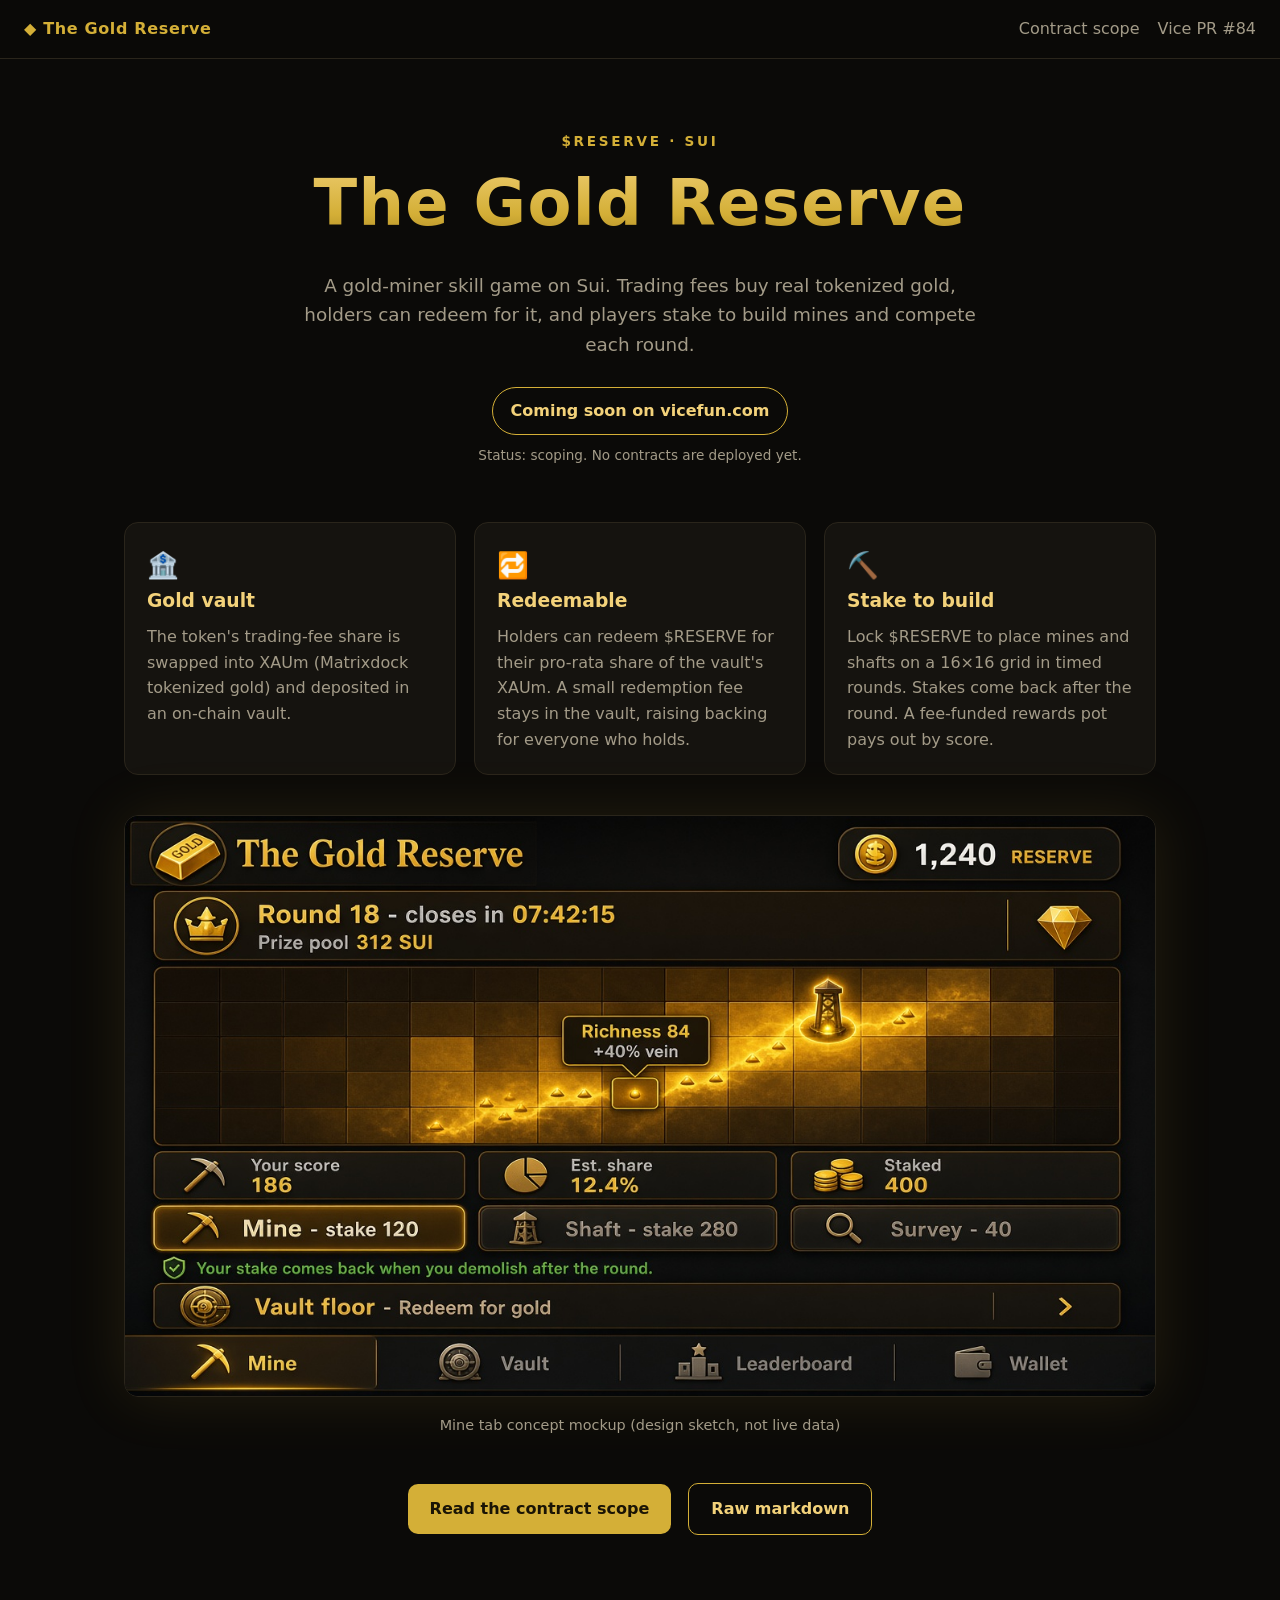
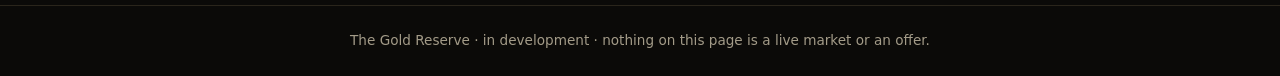
==== index.html @ 7b9b22d5 "Initial scope, mockup, and static landing site for The Gold Reserve on Sui" ====
<!doctype html>
<html lang="en">
<head>
<meta charset="utf-8">
<meta name="viewport" content="width=device-width, initial-scale=1">
<title>The Gold Reserve ($RESERVE) on Sui</title>
<meta name="description" content="A gold-miner skill game token on Sui. Trading fees buy tokenized gold for a redeemable vault. Coming soon on vicefun.com.">
<link rel="stylesheet" href="/styles.css">
</head>
<body>
<header class="nav"><a href="/" class="brand">◆ The Gold Reserve</a><nav><a href="/scope.html">Contract scope</a><a href="https://github.com/aidaonsui-collab/the-arena/pull/84">Vice PR #84</a></nav></header>
<section class="hero">
  <div class="tick">$RESERVE · SUI</div>
  <h1>The Gold Reserve</h1>
  <p>A gold-miner skill game on Sui. Trading fees buy real tokenized gold, holders can redeem for it, and players stake to build mines and compete each round.</p>
  <span class="badge">Coming soon on vicefun.com</span>
  <span class="status">Status: scoping. No contracts are deployed yet.</span>
</section>
<section class="cards">
  <div class="card"><div class="ico">🏦</div><h3>Gold vault</h3><p>The token's trading-fee share is swapped into XAUm (Matrixdock tokenized gold) and deposited in an on-chain vault.</p></div>
  <div class="card"><div class="ico">🔁</div><h3>Redeemable</h3><p>Holders can redeem $RESERVE for their pro-rata share of the vault's XAUm. A small redemption fee stays in the vault, raising backing for everyone who holds.</p></div>
  <div class="card"><div class="ico">⛏️</div><h3>Stake to build</h3><p>Lock $RESERVE to place mines and shafts on a 16×16 grid in timed rounds. Stakes come back after the round. A fee-funded rewards pot pays out by score.</p></div>
</section>
<figure class="mock">
  <img src="/docs/mine-tab-mockup.jpg" alt="Mockup of the Mine tab: a grid of cells where players stake to place mines and shafts" loading="lazy">
  <figcaption>Mine tab concept mockup (design sketch, not live data)</figcaption>
</figure>
<div class="links">
  <a class="btn" href="/scope.html">Read the contract scope</a>
  <a class="btn ghost" href="/docs/SCOPE.md">Raw markdown</a>
</div>
<footer class="foot">The Gold Reserve · in development · nothing on this page is a live market or an offer.</footer>
</body>
</html>
---- styles.css ----
:root{--bg:#0b0a08;--panel:#15130f;--line:#2a251b;--text:#e9e4d8;--muted:#a39b88;--gold:#d4af37;--gold2:#f3d27a}
*{box-sizing:border-box}
html,body{margin:0;background:var(--bg);color:var(--text);font:16px/1.6 system-ui,-apple-system,Segoe UI,Roboto,sans-serif}
a{color:var(--gold2)}
.nav{display:flex;justify-content:space-between;align-items:center;padding:16px 24px;border-bottom:1px solid var(--line);position:sticky;top:0;background:rgba(11,10,8,.92);backdrop-filter:blur(6px);z-index:5}
.nav a{text-decoration:none;margin-left:18px;color:var(--muted)}
.nav a:hover{color:var(--gold2)}
.nav .brand{margin:0;color:var(--gold);font-weight:700;letter-spacing:.04em}
.hero{max-width:980px;margin:0 auto;padding:72px 24px 32px;text-align:center}
.hero h1{font-size:clamp(2.4rem,6vw,4rem);margin:0 0 8px;background:linear-gradient(180deg,var(--gold2),var(--gold) 60%,#9c7a1c);-webkit-background-clip:text;background-clip:text;color:transparent;letter-spacing:.02em}
.hero .tick{color:var(--gold);font-weight:600;letter-spacing:.2em;font-size:.85rem}
.hero p{color:var(--muted);font-size:1.15rem;max-width:680px;margin:16px auto 0}
.badge{display:inline-block;margin-top:28px;padding:10px 18px;border:1px solid var(--gold);border-radius:999px;color:var(--gold2);font-weight:600}
.status{display:block;margin-top:10px;color:var(--muted);font-size:.85rem}
.cards{max-width:1080px;margin:24px auto;padding:0 24px;display:grid;grid-template-columns:repeat(auto-fit,minmax(260px,1fr));gap:18px}
.card{background:var(--panel);border:1px solid var(--line);border-radius:14px;padding:22px}
.card h3{margin:0 0 8px;color:var(--gold2)}
.card .ico{font-size:1.6rem}
.card p{margin:0;color:var(--muted)}
.mock{max-width:1080px;margin:40px auto;padding:0 24px;text-align:center}
.mock img{max-width:100%;border-radius:14px;border:1px solid var(--line);box-shadow:0 0 60px rgba(212,175,55,.12)}
.mock figcaption{color:var(--muted);font-size:.9rem;margin-top:10px}
.links{text-align:center;margin:32px 0 64px}
.btn{display:inline-block;margin:6px;padding:12px 22px;border-radius:10px;background:var(--gold);color:#1a1405;font-weight:700;text-decoration:none}
.btn.ghost{background:transparent;color:var(--gold2);border:1px solid var(--gold)}
.foot{border-top:1px solid var(--line);color:var(--muted);text-align:center;padding:24px;font-size:.85rem}
.doc{max-width:900px;margin:0 auto;padding:32px 24px 64px}
.doc h1,.doc h2,.doc h3,.doc h4{color:var(--gold2);line-height:1.25}
.doc h1{border-bottom:1px solid var(--line);padding-bottom:10px}
.doc h2{margin-top:2.2em;border-bottom:1px solid var(--line);padding-bottom:6px}
.doc code{background:#1d1a14;padding:.1em .35em;border-radius:4px;font-size:.9em}
.doc pre{background:#13110d;border:1px solid var(--line);border-radius:10px;padding:14px;overflow:auto}
.doc pre code{background:none;padding:0}
.doc table{border-collapse:collapse;width:100%;display:block;overflow-x:auto;margin:1em 0}
.doc th,.doc td{border:1px solid var(--line);padding:8px 10px;text-align:left;vertical-align:top}
.doc th{background:#1a1712;color:var(--gold2)}
.doc blockquote{border-left:3px solid var(--gold);margin:1em 0;padding:.2em 1em;color:var(--muted)}
.doc hr{border:0;border-top:1px solid var(--line)}
.doc pre.mermaid{background:#13110d;text-align:center}
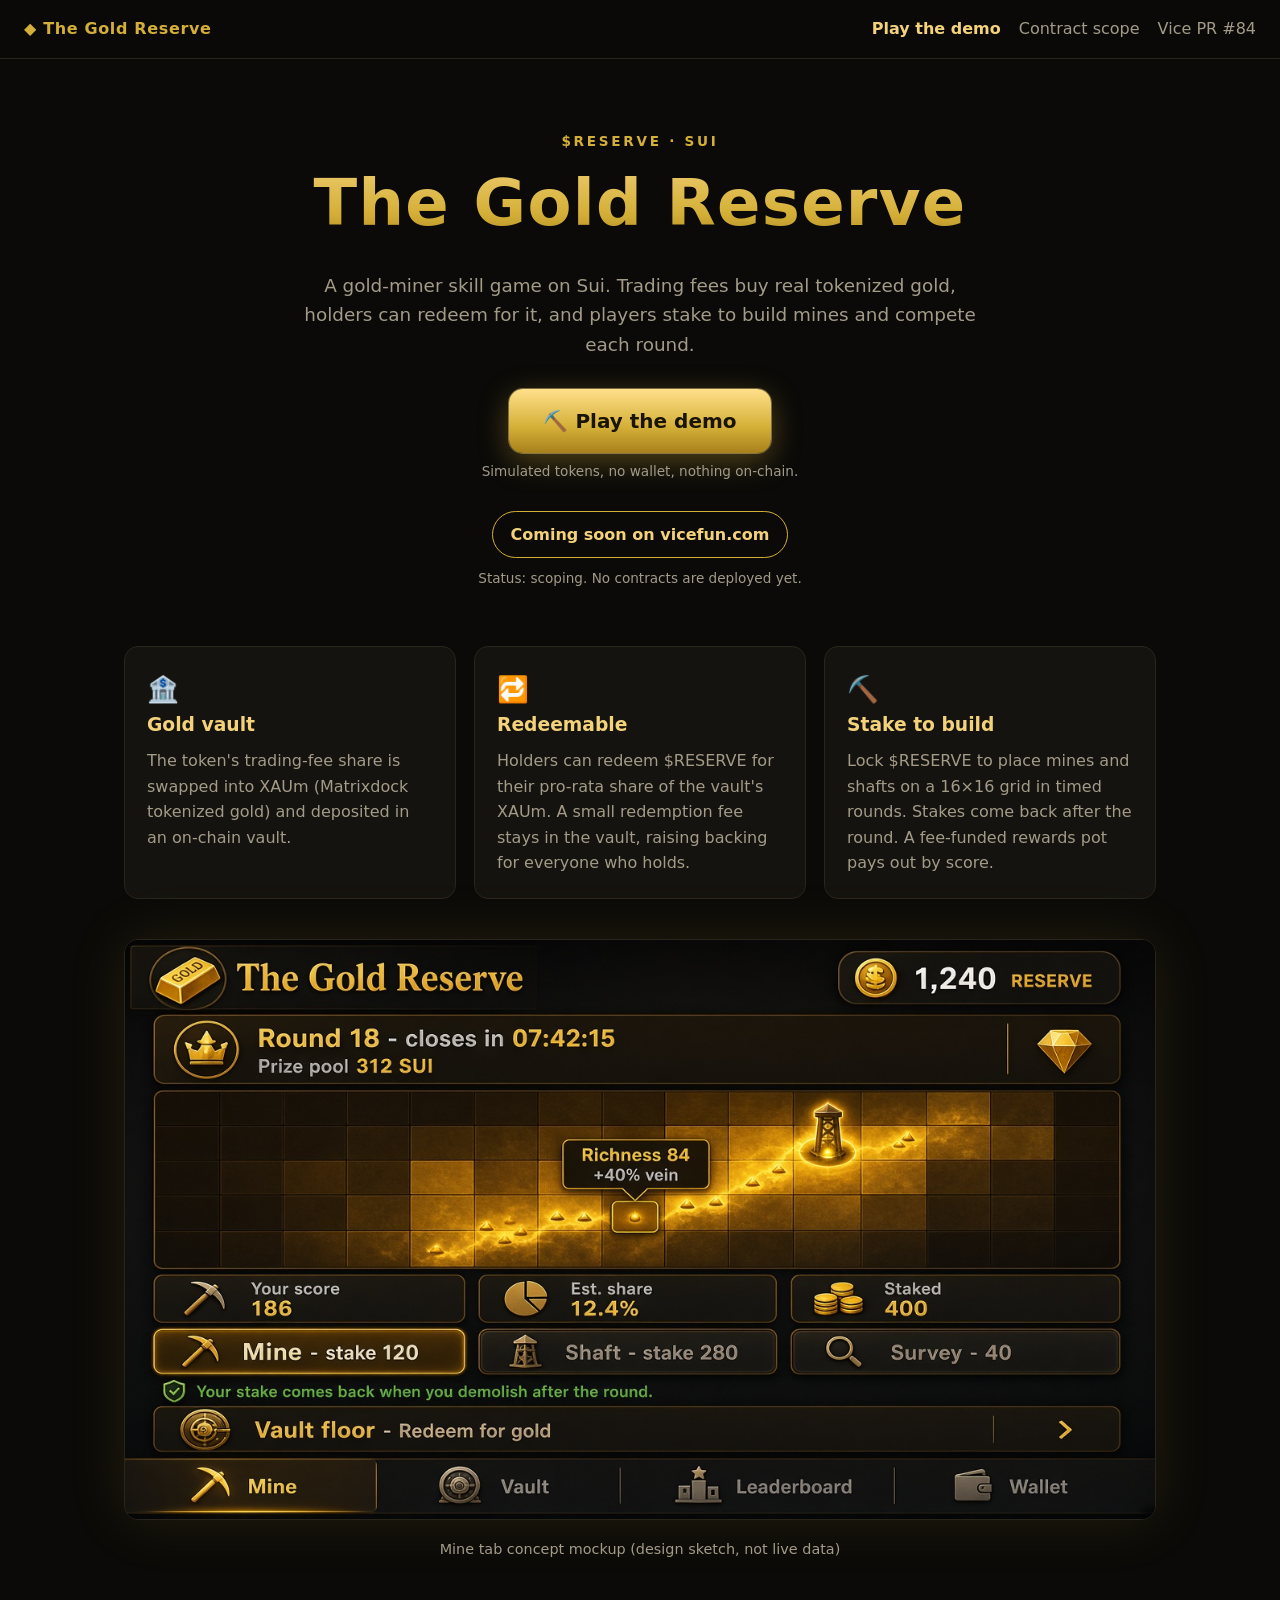
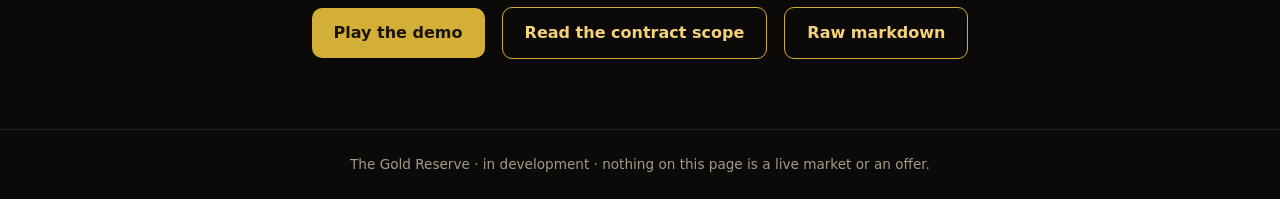
==== commit 1a1db2a3: "Add playable Mine-tab demo at /play (simulated, no wallet) and link it from the landing page" ====
--- a/index.html
+++ b/index.html
@@ -8,11 +8,12 @@
 <link rel="stylesheet" href="/styles.css">
 </head>
 <body>
-<header class="nav"><a href="/" class="brand">◆ The Gold Reserve</a><nav><a href="/scope.html">Contract scope</a><a href="https://github.com/aidaonsui-collab/the-arena/pull/84">Vice PR #84</a></nav></header>
+<header class="nav"><a href="/" class="brand">◆ The Gold Reserve</a><nav><a href="/play/" class="navplay">Play the demo</a><a href="/scope.html">Contract scope</a><a href="https://github.com/aidaonsui-collab/the-arena/pull/84">Vice PR #84</a></nav></header>
 <section class="hero">
   <div class="tick">$RESERVE · SUI</div>
   <h1>The Gold Reserve</h1>
   <p>A gold-miner skill game on Sui. Trading fees buy real tokenized gold, holders can redeem for it, and players stake to build mines and compete each round.</p>
+  <div class="playcta"><a class="btn play" href="/play/">⛏️ Play the demo</a><small>Simulated tokens, no wallet, nothing on-chain.</small></div>
   <span class="badge">Coming soon on vicefun.com</span>
   <span class="status">Status: scoping. No contracts are deployed yet.</span>
 </section>
@@ -26,7 +27,8 @@
   <figcaption>Mine tab concept mockup (design sketch, not live data)</figcaption>
 </figure>
 <div class="links">
-  <a class="btn" href="/scope.html">Read the contract scope</a>
+  <a class="btn" href="/play/">Play the demo</a>
+  <a class="btn ghost" href="/scope.html">Read the contract scope</a>
   <a class="btn ghost" href="/docs/SCOPE.md">Raw markdown</a>
 </div>
 <footer class="foot">The Gold Reserve · in development · nothing on this page is a live market or an offer.</footer>
--- a/styles.css
+++ b/styles.css
@@ -37,3 +37,10 @@
 .doc blockquote{border-left:3px solid var(--gold);margin:1em 0;padding:.2em 1em;color:var(--muted)}
 .doc hr{border:0;border-top:1px solid var(--line)}
 .doc pre.mermaid{background:#13110d;text-align:center}
+
+.playcta{margin-top:30px;display:flex;flex-direction:column;align-items:center;gap:8px}
+.btn.play{font-size:1.25rem;padding:16px 34px;border-radius:14px;background:linear-gradient(180deg,#ffe08a,#d4af37 60%,#a8801c);box-shadow:0 0 0 1px rgba(255,224,138,.4),0 8px 30px rgba(212,175,55,.35);margin:0}
+.btn.play:hover{filter:brightness(1.08)}
+.playcta small{color:var(--muted);font-size:.85rem}
+.nav a.navplay{color:var(--gold2);font-weight:600}
+@media (max-width:560px){.nav{flex-wrap:wrap;gap:4px 10px;padding:12px 16px}.nav nav a{margin:0 12px 0 0;font-size:.92rem}}
